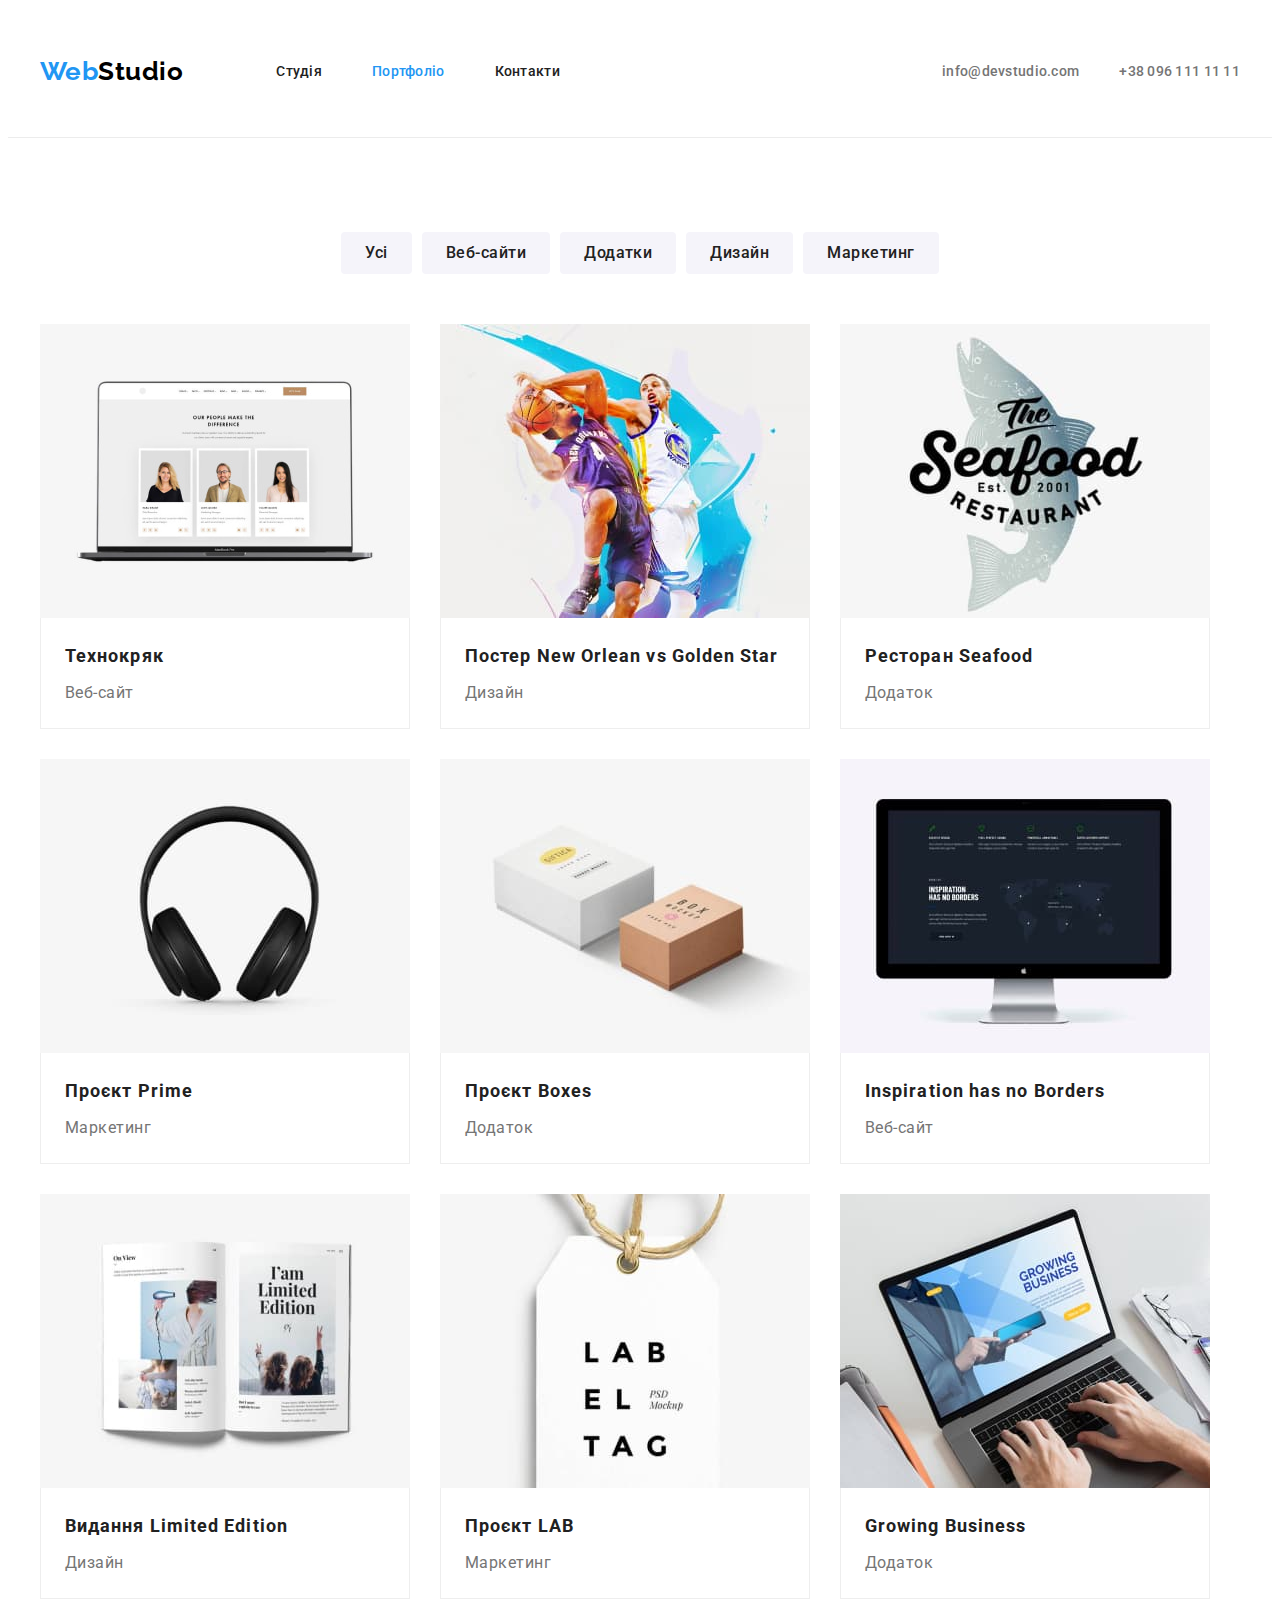
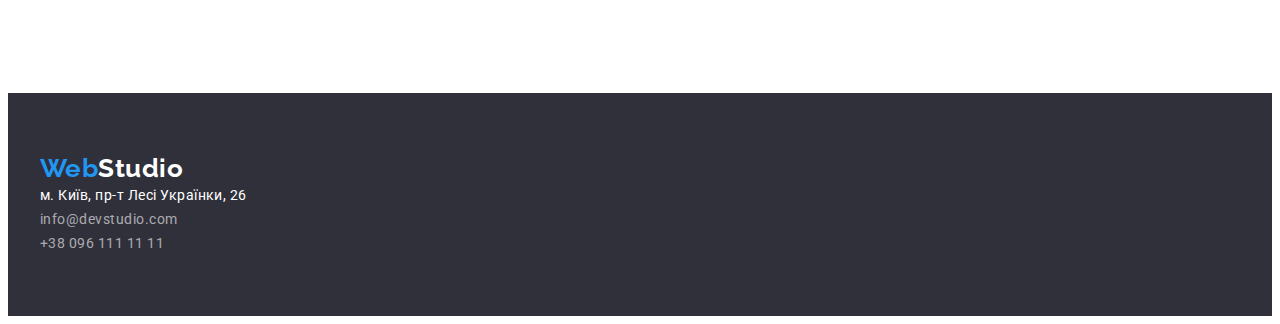
==== portfolio.html @ 70c53ace "homework" ====
<!DOCTYPE html>
<html lang="uk">
<head>
    <meta charset="UTF-8">
    <meta http-equiv="X-UA-Compatible" content="IE=edge">
    <meta name="viewport" content="width=device-width, initial-scale=1.0">
    <title>WebStudio</title>
    <link href="https://fonts.googleapis.com/css2?family=Raleway:wght@700&family=Roboto:wght@400;500;700;900&display=swap" rel="stylesheet">
    <link rel="stylesheet" href="https://cdnjs.cloudflare.com/ajax/libs/modern-normalize/1.1.0/modern-normalize.min.css" integrity="sha512-wpPYUAdjBVSE4KJnH1VR1HeZfpl1ub8YT/NKx4PuQ5NmX2tKuGu6U/JRp5y+Y8XG2tV+wKQpNHVUX03MfMFn9Q==" crossorigin="anonymous" referrerpolicy="no-referrer">
    <link rel="stylesheet" href="./css/styles.css">
</head>
<body>
    <header class="header">
        <div class="container site-nav">
        <nav class="nav">
        <a class="logo" href="./index.html"> <span class="accent">Web</span>Studio </a>
            <ul class="site-nav">
                <li class="item"><a class="nav-link" href="./index.html"> Студія </a></li>
                <li class="item"><a class="nav-link current" href="./portfolio.html"> Портфоліо</a></li>
                <li class="item"><a class="nav-link" href=""> Контакти</a></li>
            </ul>
        </nav>
            <ul class="contacts">
                <li class="item"><a class="contacts-link" href="mailto:info@devstudio.com"> info@devstudio.com </a></li>
                <li class="item"><a class="contacts-link" href="tel:+380961111111"> +38 096 111 11 11 </a></li>
            </ul>
        </div>
    </header>
<main class="portfolio">
    <div class="container">
    <h1 class="visually-hidden">Портфоліо робіт студії</h1>
    <ul class="filter">
        <li class="item"><button type="button" class="btn">Усі</button></li>
        <li class="item"><button type="button" class="btn">Веб-сайти</button></li>
        <li class="item"><button type="button" class="btn">Додатки</button></li>
        <li class="item"><button type="button" class="btn">Дизайн</button></li>
        <li class="item"><button type="button" class="btn">Маркетинг</button></li>
    </ul>
<section class="examples">
    <ul class="examples-list">
        <li class="item"><a href=""><img src="./images/project1.jpg" alt="Проект 1" width="370"> <div class="card-text"><h2 class="company">Технокряк</h2><p class="type">Веб-сайт</p></div></a></li>
        <li class="item"><a href=""><img src="./images/project2.jpg" alt="Проект 2" width="370"> <div class="card-text"><h2 class="company">Постер New Orlean vs Golden Star</h2> <p class="type">Дизайн</p></div></a></li>
        <li class="item"><a href=""><img src="./images/project3.jpg" alt="Проект 3" width="370"> <div class="card-text"><h2 class="company">Ресторан Seafood</h2><p class="type">Додаток</p></div></a></li>
        <li class="item"><a href=""><img src="./images/project4.jpg" alt="Проект 4" width="370"> <div class="card-text"><h2 class="company">Проєкт Prime</h2><p class="type">Маркетинг</p></div></a></li>
        <li class="item"><a href=""><img src="./images/project5.jpg" alt="Проект 5" width="370"> <div class="card-text"><h2 class="company">Проєкт Boxes</h2><p class="type">Додаток</p></div></a></li>
        <li class="item"><a href=""><img src="./images/project6.jpg" alt="Проект 6" width="370"> <div class="card-text"><h2 class="company">Inspiration has no Borders</h2><p class="type">Веб-сайт</p></div></a></li>
        <li class="item"><a href=""><img src="./images/project7.jpg" alt="Проект 7" width="370"> <div class="card-text"><h2 class="company">Видання Limited Edition</h2><p class="type">Дизайн</p></div></a></li>
        <li class="item"><a href=""><img src="./images/project8.jpg" alt="Проект 8" width="370"> <div class="card-text"><h2 class="company">Проєкт LAB</h2><p class="type">Маркетинг</p></div></a></li>
        <li class="item"><a href=""><img src="./images/project9.jpg" alt="Проект 9" width="370"> <div class="card-text"><h2 class="company">Growing Business</h2><p class="type">Додаток</p></div></a></li>
    </ul> 
</section>
</div>
</main>
<footer class="footer">
    <div class="container">
    <a class="logo" href="./index.html"> <span class="accent">Web</span>Studio </a>
    <address>
        <ul>
            <li><a class="footer-address" href="https://goo.gl/maps/SLWkWDjMxcwVBbJh7" target="_blank" rel="noreferrer noopener nofollow">м. Київ, пр-т Лесі Українки, 26</a> </li>
            <li><a class="footer-mail" href="mailto:info@devstudio.com">info@devstudio.com</a></li>
            <li><a class="footer-tel" href="tel:+380961111111">+38 096 111 11 11</a></li>
        </ul>
</address>
</div>
</footer>
</body>
</html>
---- css/styles.css ----
:root {
    --higtlite-color:  #FFFFFF;
    --content-textcolor: #212121;
    --main-textcolor: #757575;
    --effect-textcolor: #2196F3;
    --background-color: #FFFFFF;
    --secondary-bcg-color: #2F303A;
    --total-black: #000000;
    --buttun-color: #F5F4FA;
    --active-btn: #188CE8;
    --additional-color: rgba(255, 255, 255, 0.6);
}


body {
    background-color: var(--background-color);
    font-family: Roboto, sans-serif;
    color: var(--main-textcolor);
    letter-spacing: 0.03em;
}

ul {
    list-style: none;
    padding: 0;
    margin: 0;
}

a {
    text-decoration: none;
}

h1,
h2,
h3,
h4,
h5,
h6,
p {
	margin-top: 0;
}

img {
	display: block;
	max-width: 100%;
	height: auto;
}

.container {
    width: 1200px;
    margin-right: auto;
    margin-left: auto;
    padding-left: 15px;
    padding-right: 15px;

    /* outline: 2px solid teal; */
}

.header {
    padding-top: 24px;
    padding-bottom: 25px;
    border-bottom: 1px solid #ECECEC;
}


.site-nav {
display: flex;
align-items: center;
}

.nav {
    display: flex;
    align-items: center;
}

.site-nav .item:not(:last-child) {
    margin-right: 50px;
}

.nav .logo {
margin: 24px 93px 25px 0;
color: var(--total-black);
font-family: Raleway, sans-serif;
font-weight: 700;
font-size: 26px;
line-height: 1.19;
}

.logo .accent,
.footer .accent {
    color: var(--effect-textcolor);
}

.nav-link {
    display: block;
    padding-top: 32px;
    padding-bottom: 32px;

    color: var(--content-textcolor);
    font-weight: 500;
    font-size: 14px;
    line-height: 1.14;
    letter-spacing: 0.02em;
}

.nav-link:hover, 
.nav-link:focus,
.contacts-link:hover, 
.contacts-link:focus,
.footer-mail:hover:hover,
.footer-tel:hover,
.footer-mail:focus,
.footer-tel:focus,
.footer-address:hover,
.footer-address:focus {
    color: var(--effect-textcolor);
}

.nav-link.current {
    color: var(--effect-textcolor);
}

.contacts {
    display: flex;
    margin-left: auto;
}

.contacts .item:not(:last-child) {
margin-right: 40px;
}

.contacts-link {
    display: block;
    padding-top: 32px;
    padding-bottom: 32px;

    color: inherit;
    font-weight: 500;
    font-size: 14px;
    line-height: 1.14;
    letter-spacing: 0.02em;

}

.hero {
background-color: var(--secondary-bcg-color);
text-align: center;
}

.hero-title {
margin-top: 0;
margin-bottom: 30px;

color: var(--higtlite-color);
font-weight: 900;
font-size: 44px;
line-height: 1.36;
letter-spacing: 0.06em;
text-transform: uppercase;
}

.order {
    min-width: 200px;
    border-radius: 4px;
    padding: 10px 24px;


    color: var(--higtlite-color);
    background-color: var(--effect-textcolor);
    font-family: inherit;
    border: none;
    font-weight: 700;
    font-size: 16px;
    line-height: 1.88;
    text-align: center;
    letter-spacing: 0.06em;
    cursor: pointer;
}

.order:focus,
.order:hover {
background-color: var(--active-btn);
}

.visually-hidden {
    position: absolute;
    white-space: nowrap;
    width: 1px;
    height: 1px;
    overflow: hidden;
    border: 0;
    padding: 0;
    clip: rect(0 0 0 0);
    clip-path: inset (50%);
    margin: -1px;
}

.feature {
padding-top: 94px;
padding-bottom: 94px;
}

.feature-title {
    margin-bottom: 10px;

    color: var(--content-textcolor);
    font-weight: 700;
    font-size: 14px;
    line-height: 1.14;
    text-transform: uppercase;
}

.feature-list {
    display: flex;
}

.feature-list .item:not(:last-child) {
    margin-right: 30px;
}

.feature-text {
    margin-bottom: 0%;

    font-size: 14px;
    line-height: 1.71;
}

.area {
    padding-bottom: 94px;
}


.area .list {
    display: flex;
}

.area .item:not(:last-child) {
    margin-right: 30px;
}

.area-title, 
.team-title {
    color: var(--content-textcolor);
    font-weight: 700;
    font-size: 36px;
    line-height: 1.17;
    text-align: center;
}
.area-title {
    margin-bottom: 50px;
}

.team {
    padding-top: 94px;
    padding-bottom: 94px;

    background-color: var(--buttun-color);
}

.team .list {
    display: flex;
}

.team-item {
    text-align: center;
    border-radius: 0px 0px 4px 4px;
    box-shadow: 0px 1px 3px rgba(0, 0, 0, 0.12), 0px 1px 1px rgba(0, 0, 0, 0.14), 0px 2px 1px rgba(0, 0, 0, 0.2);

    background-color: var(--background-color);
}

.team-item:not(:last-child) {
    margin-right: 30px;
}

.team-member {
    margin-top: 30px;

    color: var(--content-textcolor);
    font-weight: 500;
    font-size: 16px;
    line-height: 1.19;
} 

.team-position {
    margin-top: 10px;
    margin-bottom: 30px;

    font-weight: 400;
    font-size: 16px;
    line-height: 1.19;
}

.footer {
    padding-top: 60px;
    padding-bottom: 60px;

    background-color: var(--secondary-bcg-color);
}
.footer .logo {
    color: var(--higtlite-color);
    font-family: Raleway, sans-serif;
    font-style: normal;
    font-weight: 700;
    font-size: 26px;
    line-height: 1.19;
}

.footer-address {
    color: var(--higtlite-color);
    font-style: normal;
    font-weight: 400;
    font-size: 14px;
    line-height: 1.71;
}

.footer-mail, 
.footer-tel {
    color: var(--additional-color);
    font-style: normal;
    font-size: 14px;
    line-height: 1.71;
}

/* Сторінка Портфоліо */

.portfolio {
    padding-top: 94px;
    padding-bottom: 94px;
}

.filter {
    display: flex;
    justify-content: center;
    margin-bottom: 50px;
}

.filter .item:not(:last-child) {
    margin-right: 10px;
}

.filter .btn {
    padding: 6px 22px 6px 22px;
    border-radius: 4px;

    color: var(--content-textcolor);
    background-color: var(--buttun-color);
    border-color: transparent;
    font-family: inherit;
    font-weight: 500;
    font-size: 16px;
    line-height: 1.62;
    letter-spacing: 0.03em;
    cursor: pointer;
}

.filter .btn:hover,
.filter .btn:focus {
background-color: var(--effect-textcolor);
color: var(--higtlite-color);
}

.examples-list {
    display: flex;
    flex-wrap: wrap;
}

.card-text {
    border: 1px solid #EEEEEE;
    border-top: 0px;
    padding: 20px 24px;
}

.examples-list .item {
    width: 370px;
    margin-right: 30px;
    margin-bottom: 30px;
}

.examples-list .item:nth-child(3n) {
    margin-right: 0px;
}

.examples-list .item:nth-last-child(-n + 3) {
    margin-bottom: 0px;
}

.company {
    margin: 0px;

    color: var(--content-textcolor);
    font-weight: 700;
    font-size: 18px;
    line-height: 2;
    letter-spacing: 0.06em;
}

.type {
    margin-top: 4px;
    margin-bottom: 0px;

    color: var(--main-textcolor);
    font-size: 16px;
    line-height: 1.88;
}
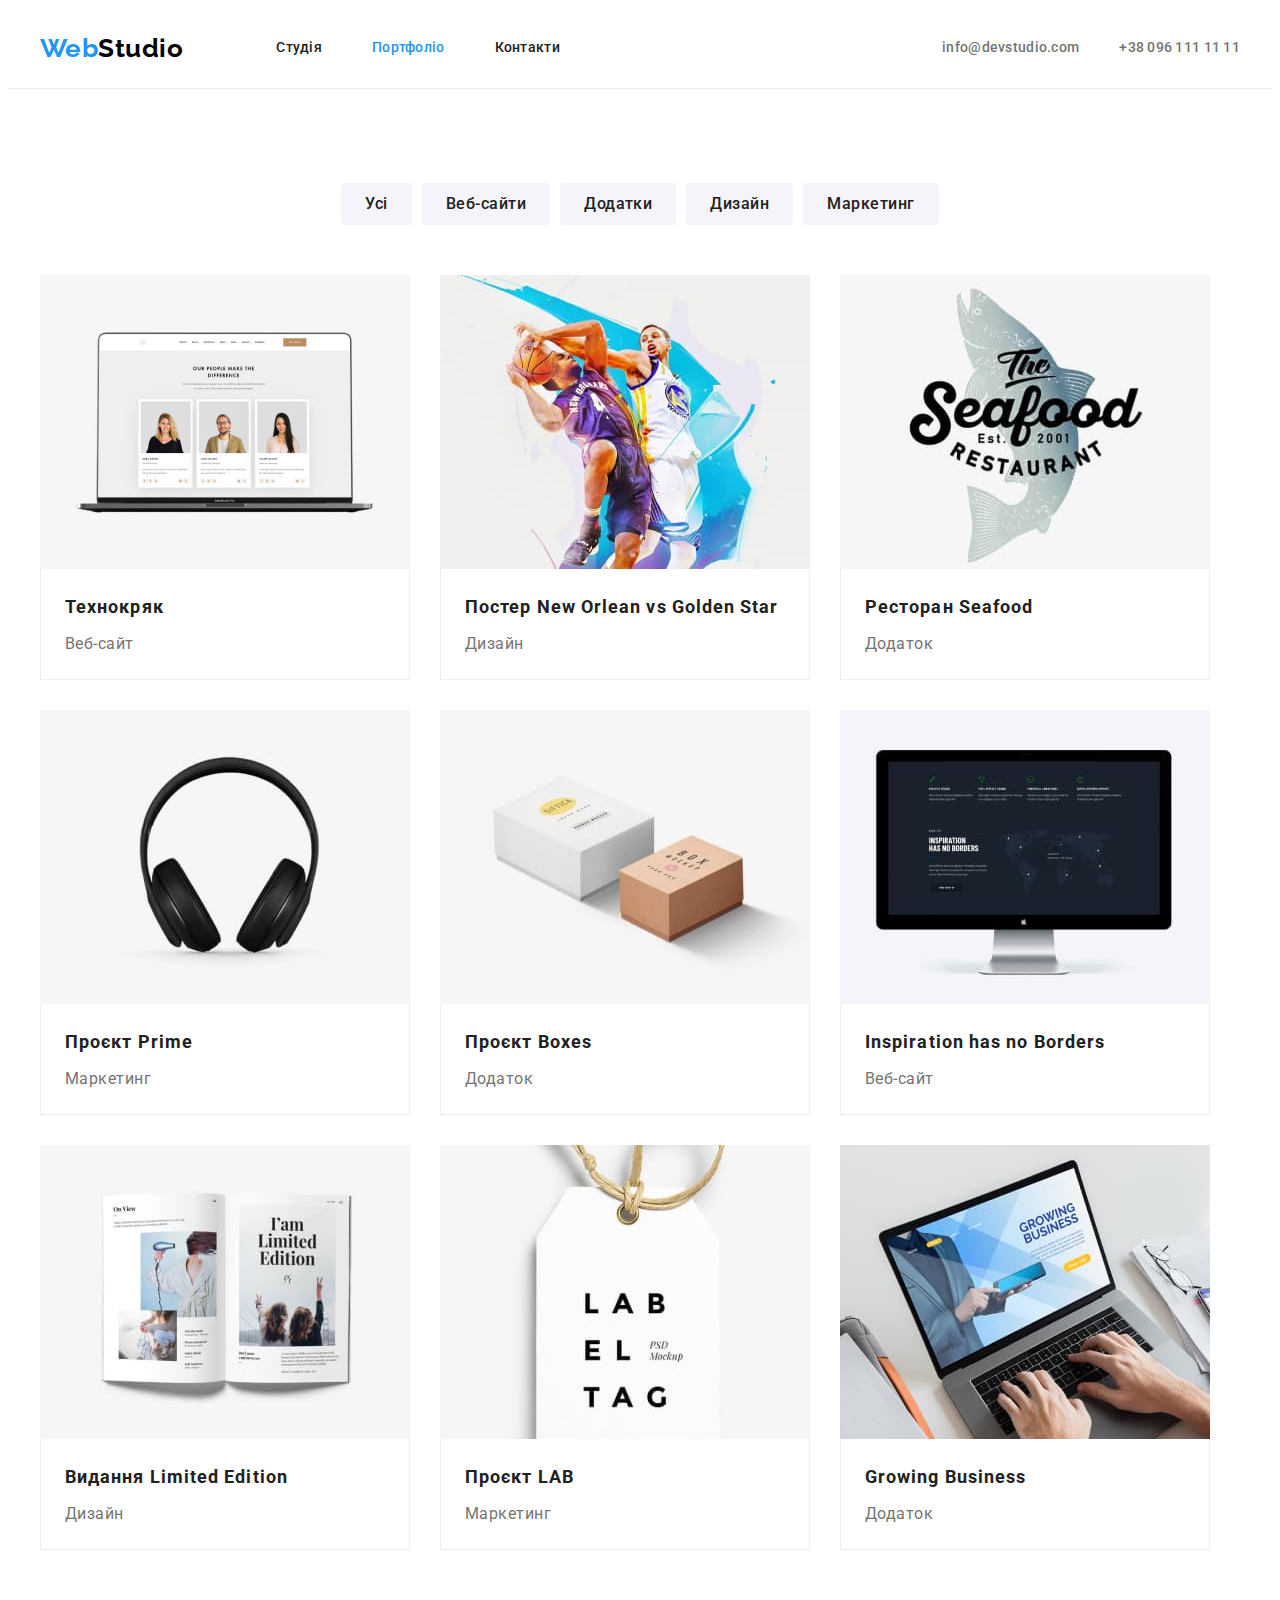
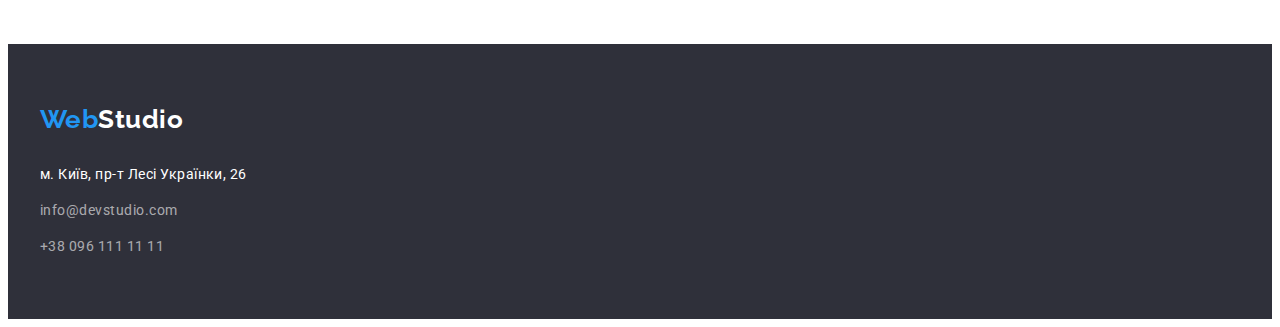
==== commit 65569d01: "improved" ====
--- a/portfolio.html
+++ b/portfolio.html
@@ -53,15 +53,15 @@
 </main>
 <footer class="footer">
     <div class="container">
-    <a class="logo" href="./index.html"> <span class="accent">Web</span>Studio </a>
+        <a class="logo" href="./index.html"> <span class="accent">Web</span>Studio </a>
     <address>
-        <ul>
-            <li><a class="footer-address" href="https://goo.gl/maps/SLWkWDjMxcwVBbJh7" target="_blank" rel="noreferrer noopener nofollow">м. Київ, пр-т Лесі Українки, 26</a> </li>
-            <li><a class="footer-mail" href="mailto:info@devstudio.com">info@devstudio.com</a></li>
-            <li><a class="footer-tel" href="tel:+380961111111">+38 096 111 11 11</a></li>
+        <ul class="address-list">
+            <li class="link-item"><a class="item" href="https://goo.gl/maps/SLWkWDjMxcwVBbJh7" target="_blank" rel="noreferrer noopener nofollow">м. Київ, пр-т Лесі Українки, 26</a> </li>
+            <li class="link-item"><a class="item mail" href="mailto:info@devstudio.com">info@devstudio.com</a></li>
+            <li class="link-item"><a class="item tel" href="tel:+380961111111">+38 096 111 11 11</a></li>
         </ul>
-</address>
-</div>
+    </address>
+    </div>
 </footer>
 </body>
 </html>--- a/css/styles.css
+++ b/css/styles.css
@@ -56,8 +56,6 @@
 }
 
 .header {
-    padding-top: 24px;
-    padding-bottom: 25px;
     border-bottom: 1px solid #ECECEC;
 }
 
@@ -77,7 +75,7 @@
 }
 
 .nav .logo {
-margin: 24px 93px 25px 0;
+margin-right: 93px;
 color: var(--total-black);
 font-family: Raleway, sans-serif;
 font-weight: 700;
@@ -106,12 +104,8 @@
 .nav-link:focus,
 .contacts-link:hover, 
 .contacts-link:focus,
-.footer-mail:hover:hover,
-.footer-tel:hover,
-.footer-mail:focus,
-.footer-tel:focus,
-.footer-address:hover,
-.footer-address:focus {
+.footer .item:hover,
+.footer .item:focus {
     color: var(--effect-textcolor);
 }
 
@@ -142,6 +136,7 @@
 }
 
 .hero {
+    padding: 200px;
 background-color: var(--secondary-bcg-color);
 text-align: center;
 }
@@ -211,11 +206,10 @@
 
 .feature-list {
     display: flex;
-}
-
-.feature-list .item:not(:last-child) {
-    margin-right: 30px;
-}
+    gap: 10px;
+    flex-basis: calc((100% - 90px) / 4);
+}
+
 
 .feature-text {
     margin-bottom: 0%;
@@ -245,6 +239,11 @@
     line-height: 1.17;
     text-align: center;
 }
+
+.team-title {
+    margin-bottom: 50px;
+}
+
 .area-title {
     margin-bottom: 50px;
 }
@@ -272,8 +271,13 @@
     margin-right: 30px;
 }
 
+.team-card {
+    margin-top: 30px;
+    margin-bottom: 30px;
+}
+
 .team-member {
-    margin-top: 30px;
+    margin-bottom: 10px;
 
     color: var(--content-textcolor);
     font-weight: 500;
@@ -282,8 +286,7 @@
 } 
 
 .team-position {
-    margin-top: 10px;
-    margin-bottom: 30px;
+    margin-bottom: 0px;
 
     font-weight: 400;
     font-size: 16px;
@@ -297,6 +300,9 @@
     background-color: var(--secondary-bcg-color);
 }
 .footer .logo {
+    display: inline-block;
+    margin-bottom: 28px;
+
     color: var(--higtlite-color);
     font-family: Raleway, sans-serif;
     font-style: normal;
@@ -305,7 +311,10 @@
     line-height: 1.19;
 }
 
-.footer-address {
+
+.footer .item {
+    display: inline-block;
+
     color: var(--higtlite-color);
     font-style: normal;
     font-weight: 400;
@@ -313,8 +322,12 @@
     line-height: 1.71;
 }
 
-.footer-mail, 
-.footer-tel {
+.link-item:not(:last-child) {
+    margin-bottom: 12px;
+}
+
+.item.mail, 
+.item.tel {
     color: var(--additional-color);
     font-style: normal;
     font-size: 14px;
@@ -366,7 +379,7 @@
 
 .card-text {
     border: 1px solid #EEEEEE;
-    border-top: 0px;
+    border-top-style: none;
     padding: 20px 24px;
 }
 
